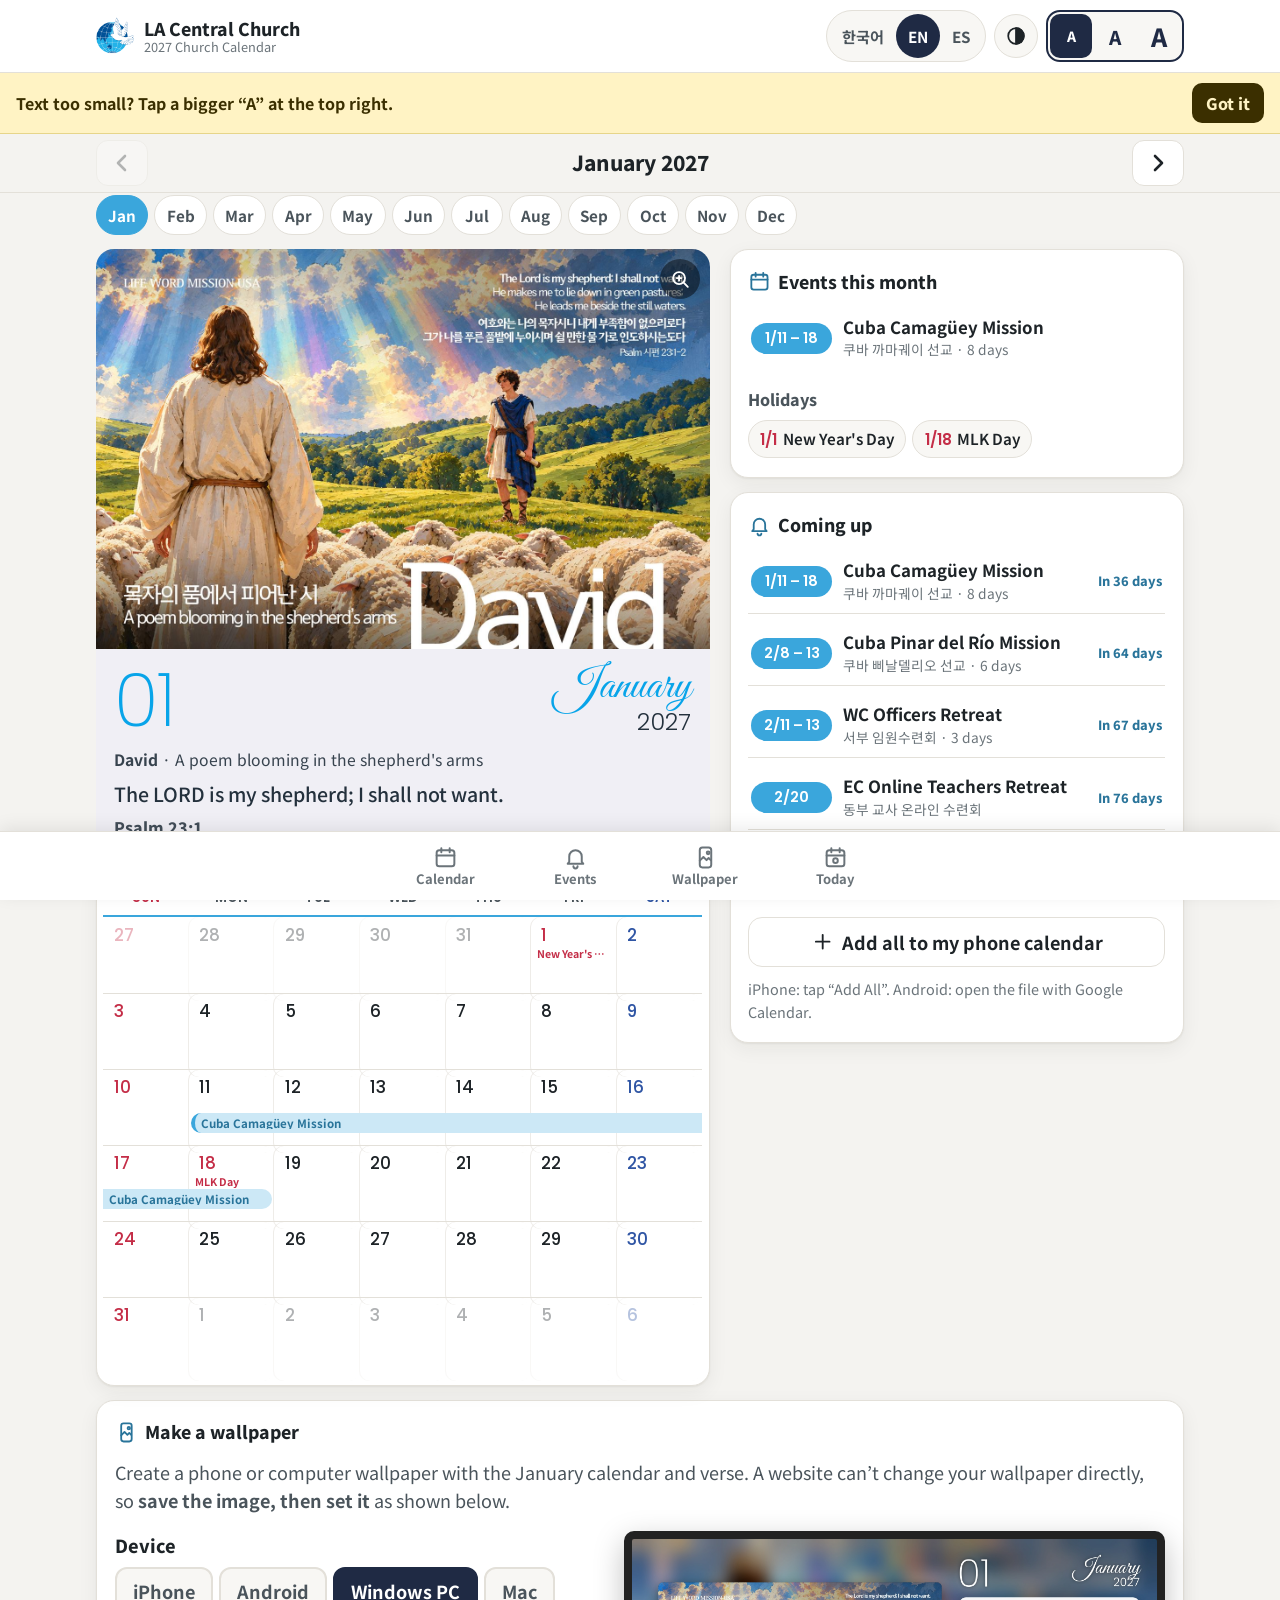
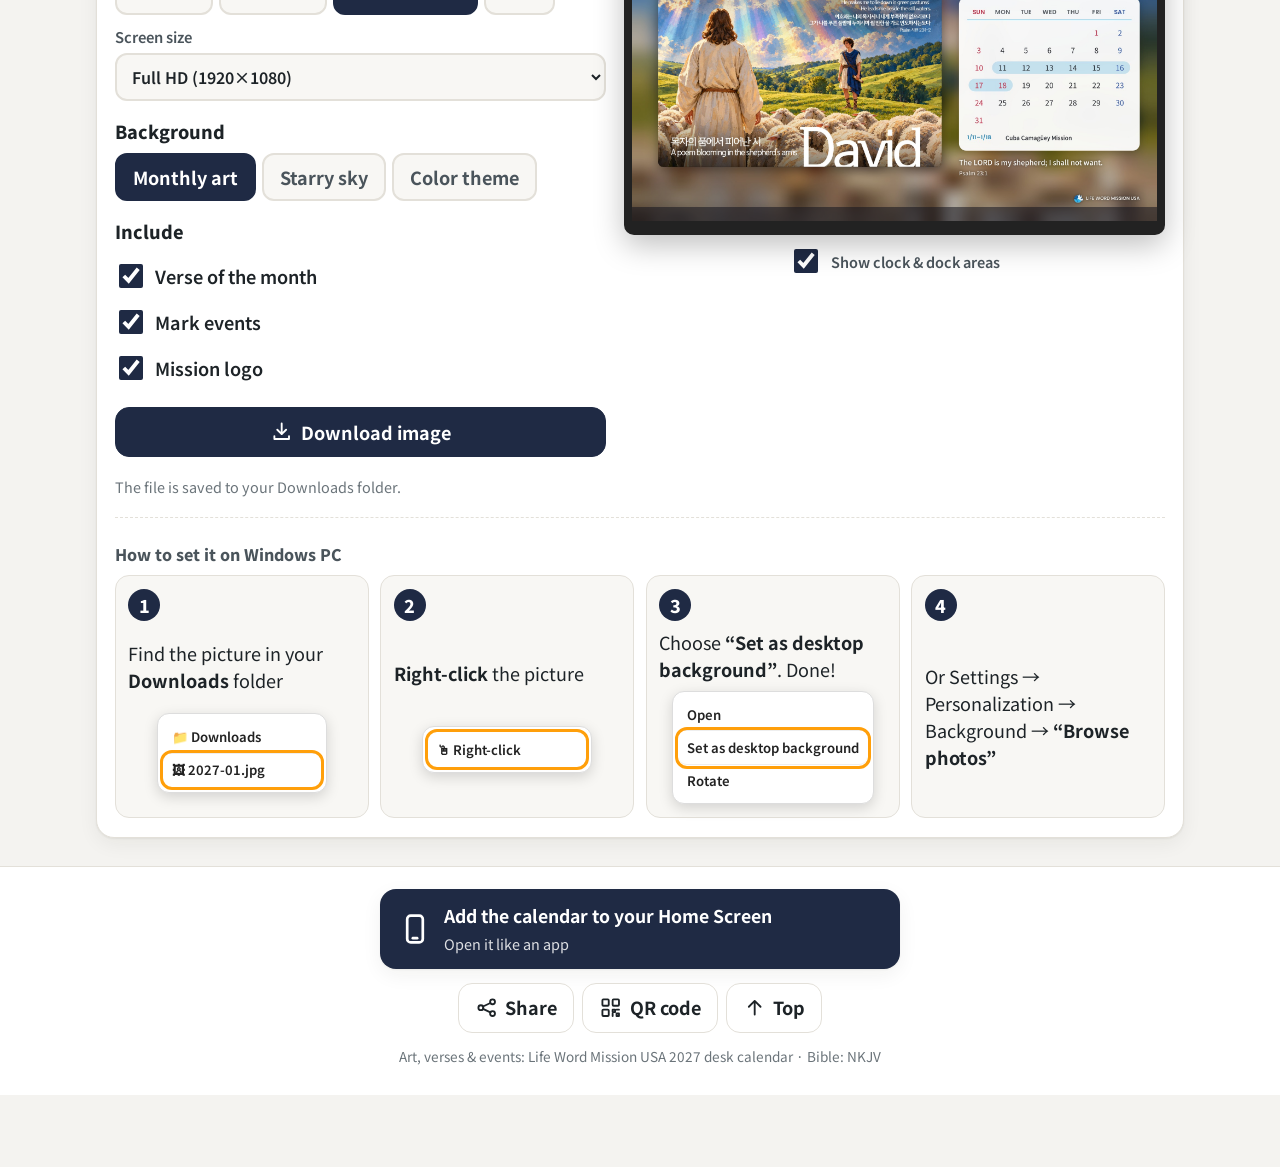
==== en/index.html @ ac6ba314 "2027 mobile calendar with wallpaper maker Co-Authored-By: Claude Opus 5.5 <noreply@anthropic.com> Cl" ====
<!doctype html>
<html lang="en">
<head>
  <meta charset="utf-8">
  <meta name="viewport" content="width=device-width, initial-scale=1">
  <title>Calendar 2027</title>
  <meta name="robots" content="noindex, nofollow">
  <meta property="og:type" content="website">
  <meta property="og:site_name" content="LA Central Church">
  <meta property="og:title" content="Calendar 2027">
  <meta property="og:description" content="LA Central Church · Calendar & wallpapers">
  <meta property="og:url" content="https://ilhwan-moon.github.io/2027-jbchusa-callendar/en/">
  <meta property="og:image" content="https://ilhwan-moon.github.io/2027-jbchusa-callendar/og-image.jpg">
  <meta property="og:image:width" content="1200">
  <meta property="og:image:height" content="630">
  <link rel="icon" href="../favicon-32.png" type="image/png">
  <meta http-equiv="refresh" content="0; url=../?lang=en">
  <script>location.replace('../?lang=en' + (location.hash || ''));</script>
  <style>body{margin:0;font-family:system-ui,sans-serif;display:grid;place-items:center;min-height:100vh;background:#f4f3f0;color:#1d2327}a{color:#1f2a44;font-size:18px}</style>
</head>
<body><a href="../?lang=en">Calendar 2027 →</a></body>
</html>
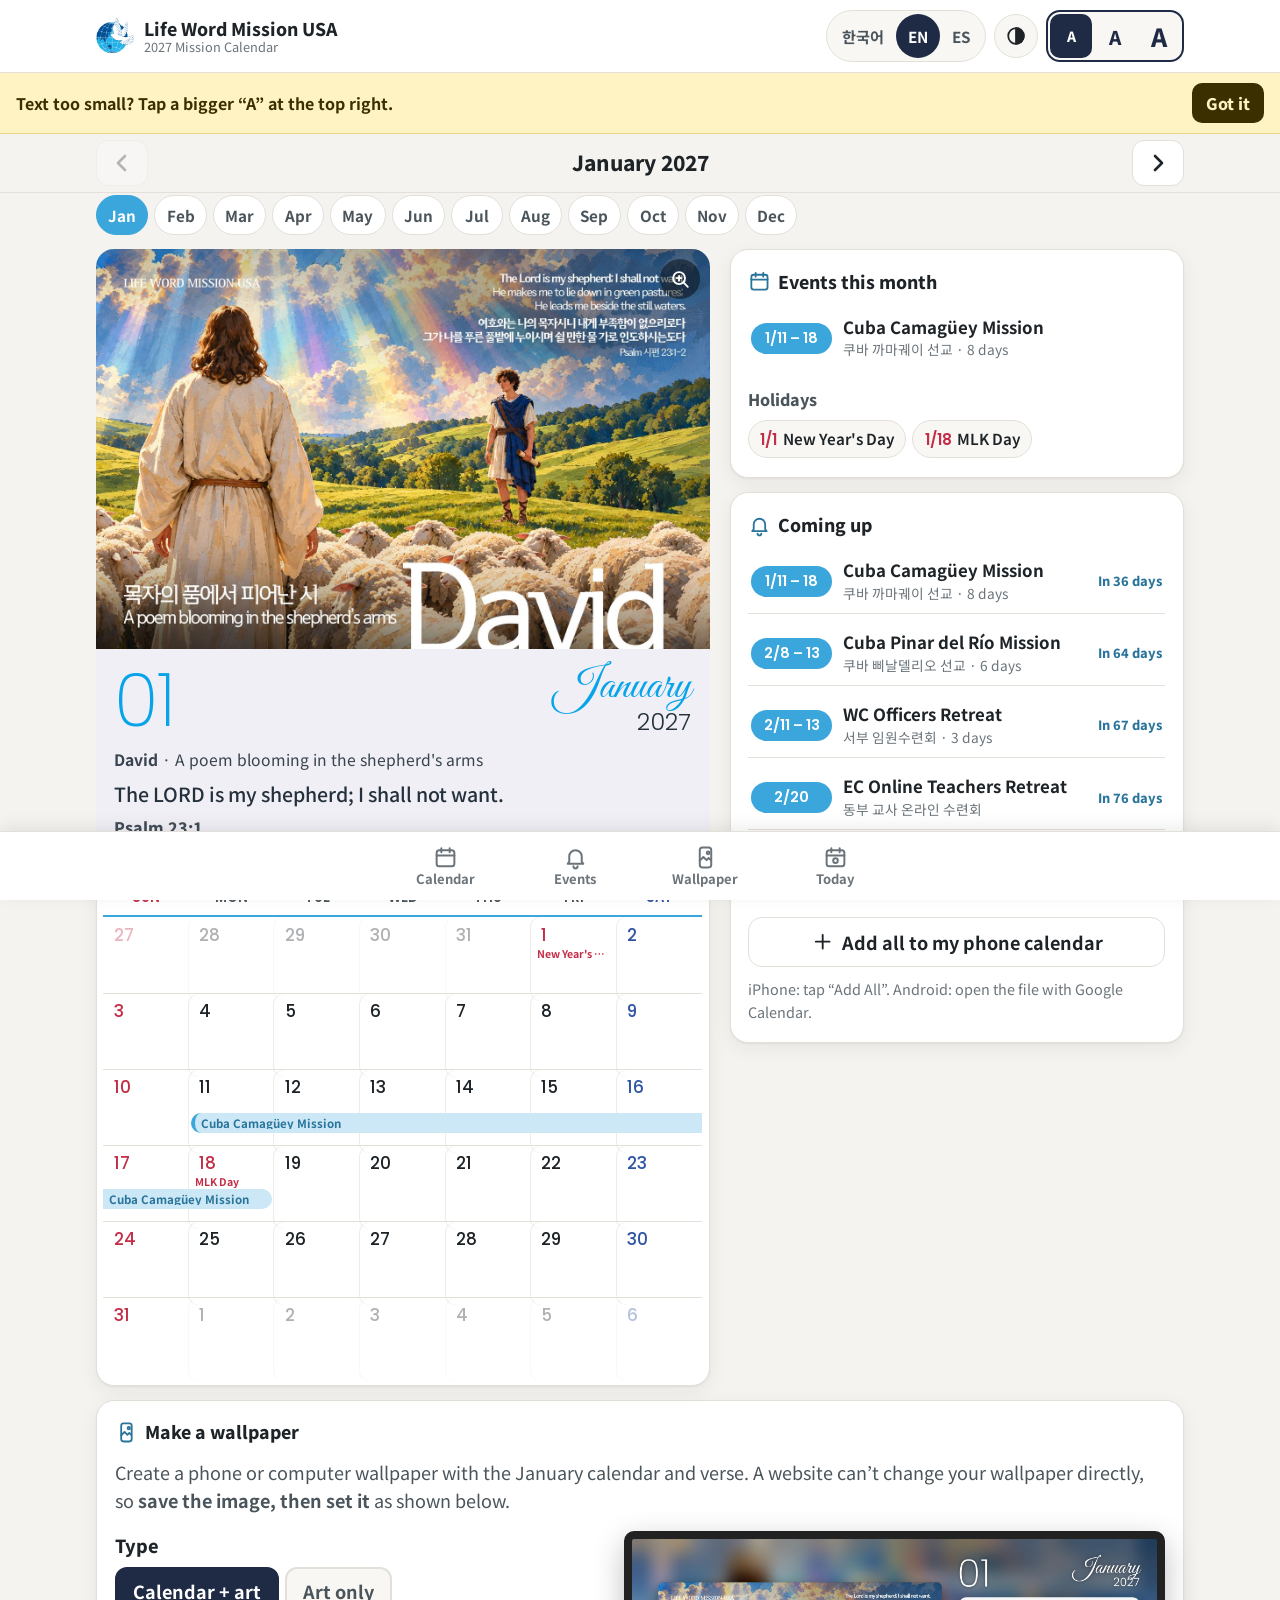
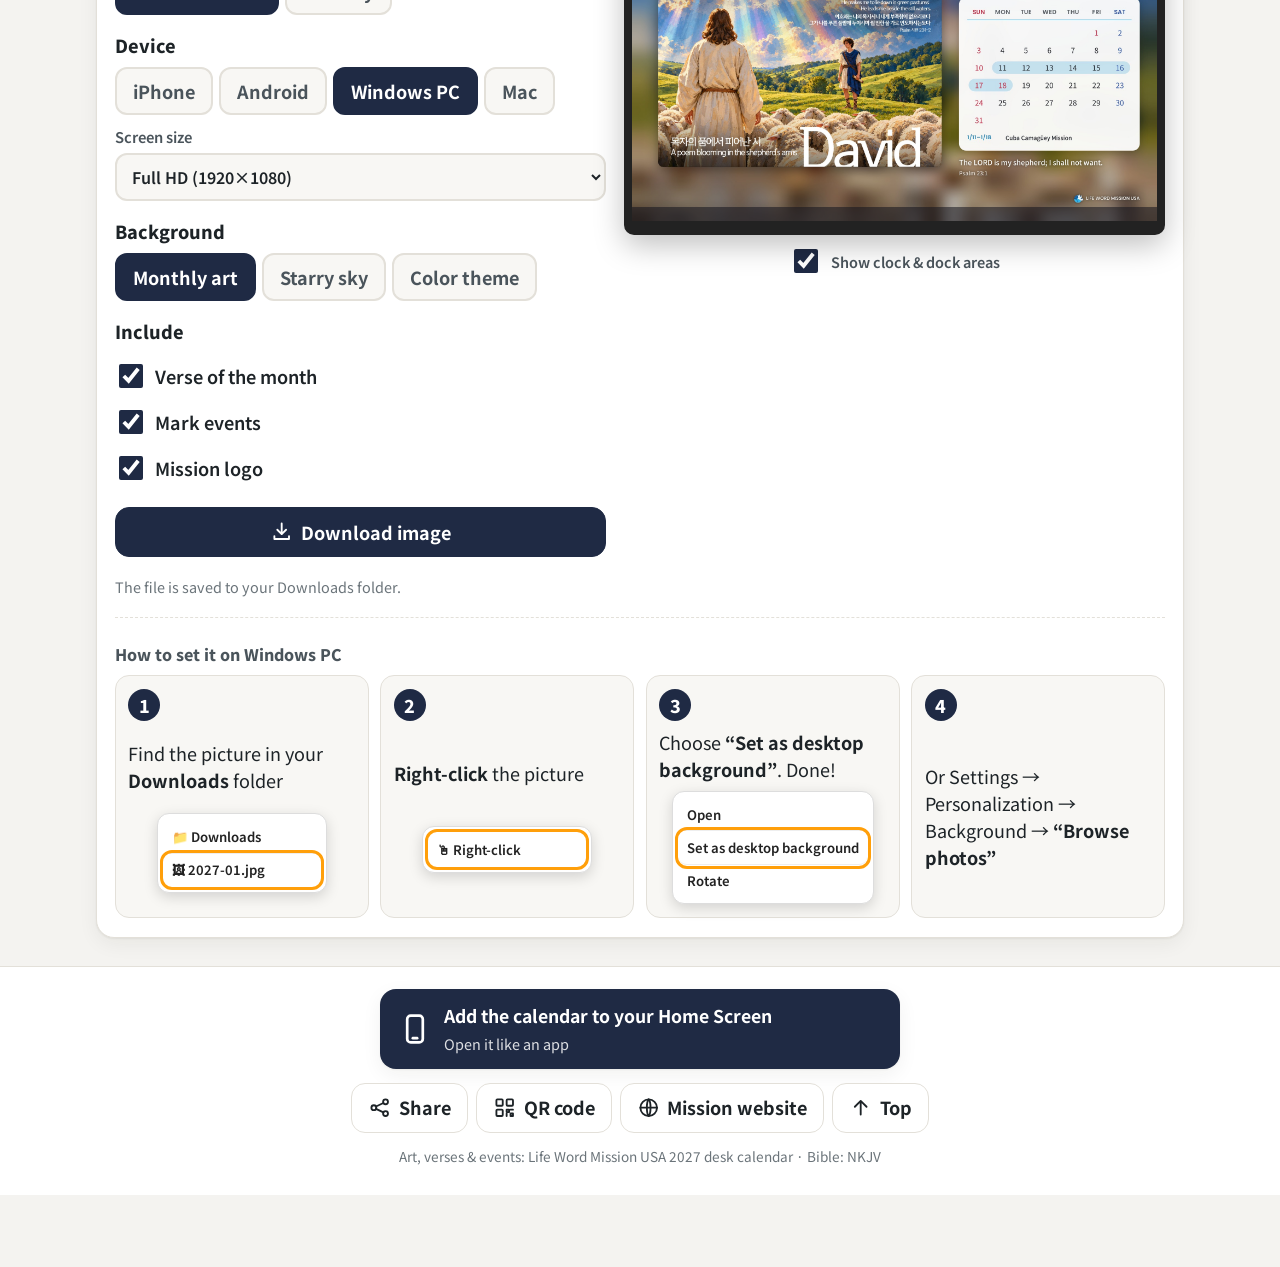
==== commit f0c512b5: "Rebrand as Life Word Mission USA calendar (jbchusa.org) Co-Authored-By: Claude Opus 5.5 <noreply@ant" ====
--- a/en/index.html
+++ b/en/index.html
@@ -6,9 +6,9 @@
   <title>Calendar 2027</title>
   <meta name="robots" content="noindex, nofollow">
   <meta property="og:type" content="website">
-  <meta property="og:site_name" content="LA Central Church">
+  <meta property="og:site_name" content="Life Word Mission USA">
   <meta property="og:title" content="Calendar 2027">
-  <meta property="og:description" content="LA Central Church · Calendar & wallpapers">
+  <meta property="og:description" content="Life Word Mission USA · Calendar & wallpapers">
   <meta property="og:url" content="https://ilhwan-moon.github.io/2027-jbchusa-callendar/en/">
   <meta property="og:image" content="https://ilhwan-moon.github.io/2027-jbchusa-callendar/og-image.jpg">
   <meta property="og:image:width" content="1200">
